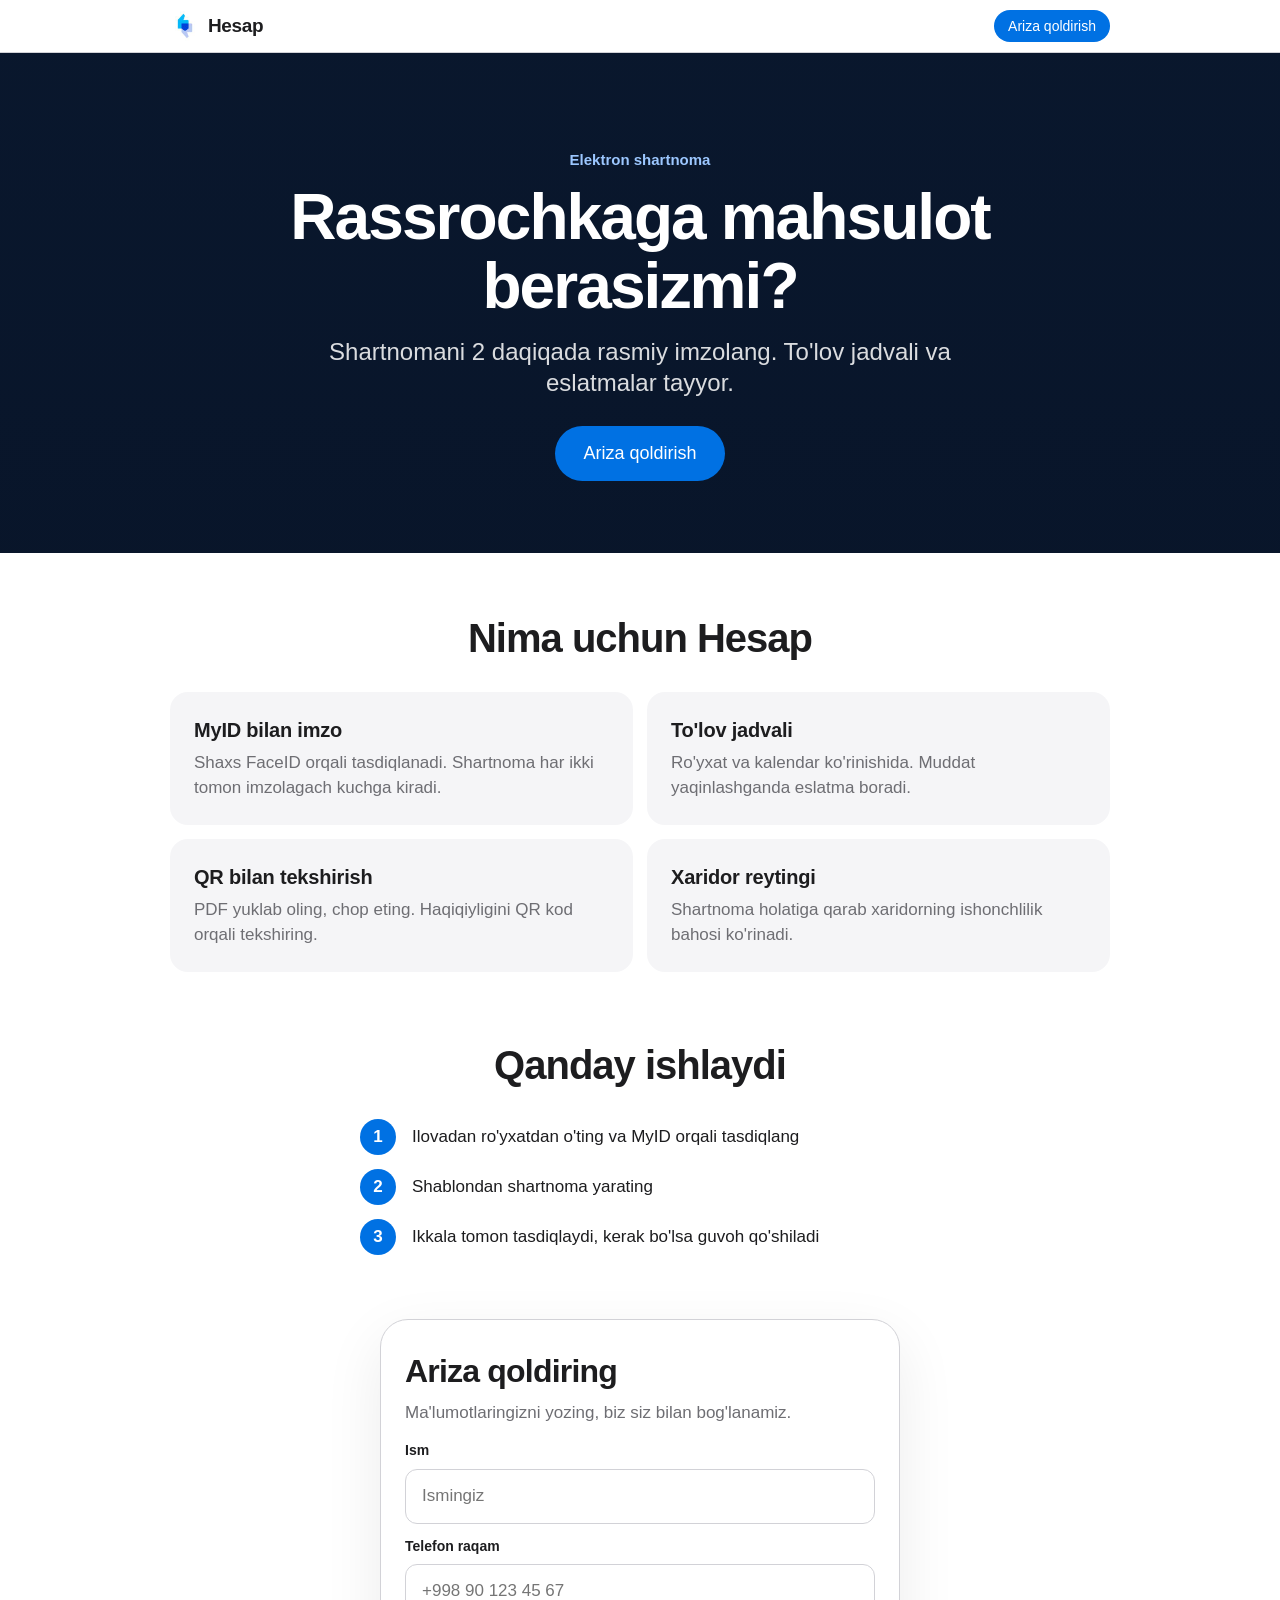
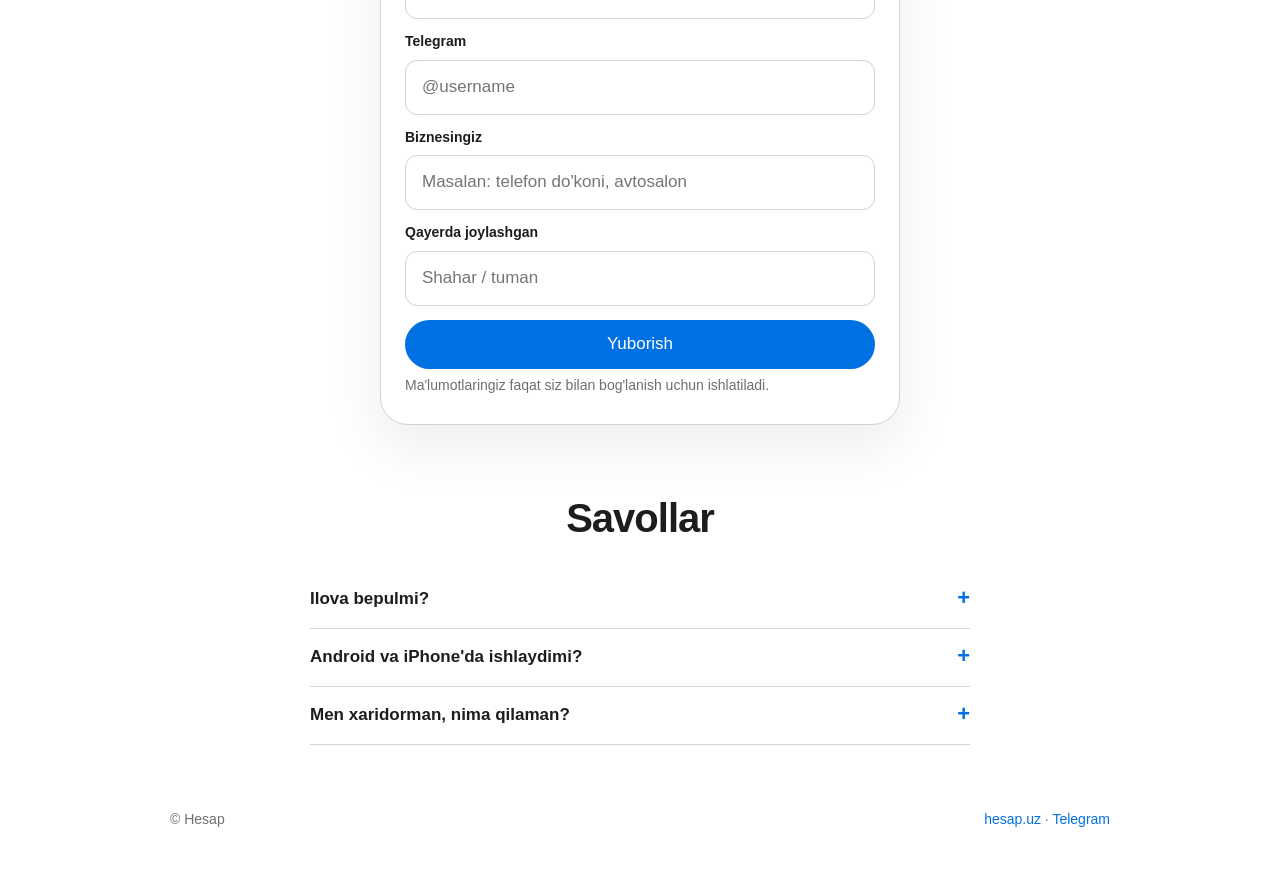
==== index.html @ 48b13f65 "One-page Hesap landing with lead form (name, phone, Telegram, business, location) Co-Authored-By: Cl" ====
<!doctype html>
<html lang="uz">
<head>
<meta charset="utf-8">
<meta name="viewport" content="width=device-width, initial-scale=1, viewport-fit=cover">
<title>Hesap — rassrochka shartnomasi 2 daqiqada</title>
<meta name="description" content="Rassrochkaga mahsulot berasizmi? Hesap ilovasida shartnomani MyID bilan rasmiy imzolang, to'lov jadvali va eslatmalar tayyor.">
<meta name="theme-color" content="#ffffff">
<link rel="icon" href="/logo.jpg">
<link rel="apple-touch-icon" href="/logo.jpg">
<link rel="stylesheet" href="/styles.css">
</head>
<body>
<header class="nav">
  <div class="wrap nav-in">
    <a class="brand" href="/" aria-label="Hesap"><img class="logo" src="/logo.jpg" width="30" height="30" alt="">Hesap</a>
    <a class="nav-cta" href="#form">Ariza qoldirish</a>
  </div>
</header>

<main>
  <section class="hero">
    <p class="eyebrow">Elektron shartnoma</p>
    <h1>Rassrochkaga mahsulot berasizmi?</h1>
    <p class="lead">Shartnomani 2 daqiqada rasmiy imzolang. To'lov jadvali va eslatmalar tayyor.</p>
    <a class="btn primary big" href="#form">Ariza qoldirish</a>
  </section>

  <section class="wrap feats">
    <h2>Nima uchun Hesap</h2>
    <div class="grid">
      <article><h3>MyID bilan imzo</h3><p>Shaxs FaceID orqali tasdiqlanadi. Shartnoma har ikki tomon imzolagach kuchga kiradi.</p></article>
      <article><h3>To'lov jadvali</h3><p>Ro'yxat va kalendar ko'rinishida. Muddat yaqinlashganda eslatma boradi.</p></article>
      <article><h3>QR bilan tekshirish</h3><p>PDF yuklab oling, chop eting. Haqiqiyligini QR kod orqali tekshiring.</p></article>
      <article><h3>Xaridor reytingi</h3><p>Shartnoma holatiga qarab xaridorning ishonchlilik bahosi ko'rinadi.</p></article>
    </div>
  </section>

  <section class="wrap steps">
    <h2>Qanday ishlaydi</h2>
    <ol>
      <li><b>1</b><span>Ilovadan ro'yxatdan o'ting va MyID orqali tasdiqlang</span></li>
      <li><b>2</b><span>Shablondan shartnoma yarating</span></li>
      <li><b>3</b><span>Ikkala tomon tasdiqlaydi, kerak bo'lsa guvoh qo'shiladi</span></li>
    </ol>
  </section>

  <section class="form-sec" id="form">
    <div class="form-card">
      <div id="formbox">
        <h2>Ariza qoldiring</h2>
        <p class="sub">Ma'lumotlaringizni yozing, biz siz bilan bog'lanamiz.</p>
        <form id="cf" novalidate>
          <label class="field-l" for="f-name">Ism</label>
          <input class="field" id="f-name" name="name" placeholder="Ismingiz" autocomplete="name" maxlength="100" required>
          <label class="field-l" for="f-phone">Telefon raqam</label>
          <input class="field" id="f-phone" name="phone" type="tel" inputmode="tel" placeholder="+998 90 123 45 67" autocomplete="tel" required>
          <label class="field-l" for="f-tg">Telegram</label>
          <input class="field" id="f-tg" name="telegram" placeholder="@username" maxlength="60" required>
          <label class="field-l" for="f-biz">Biznesingiz</label>
          <input class="field" id="f-biz" name="business" placeholder="Masalan: telefon do'koni, avtosalon" maxlength="120" required>
          <label class="field-l" for="f-loc">Qayerda joylashgan</label>
          <input class="field" id="f-loc" name="location" placeholder="Shahar / tuman" maxlength="120" required>
          <button class="btn primary block" type="submit" style="margin-top:14px">Yuborish</button>
          <p id="cmsg" class="note" aria-live="polite"></p>
          <p class="note">Ma'lumotlaringiz faqat siz bilan bog'lanish uchun ishlatiladi.</p>
        </form>
      </div>
    </div>
  </section>

  <section class="wrap faq">
    <h2>Savollar</h2>
    <details><summary>Ilova bepulmi?</summary><p>Ilovani yuklab olish bepul.</p></details>
    <details><summary>Android va iPhone'da ishlaydimi?</summary><p>Ha, ikkala platformada ham mavjud. O'zbek, rus va ingliz tillarida.</p></details>
    <details><summary>Men xaridorman, nima qilaman?</summary><p>Sotuvchingiz Hesap ishlatsa, shartnoma va to'lov jadvalingiz ilovada bo'ladi. Sotuvchingizga ilovani tavsiya qiling.</p></details>
  </section>
</main>

<footer class="wrap foot">
  <span>© Hesap</span>
  <span><a href="https://hesap.uz" rel="noopener">hesap.uz</a> · <a href="https://t.me/hesap_uzb" rel="noopener">Telegram</a></span>
</footer>
<script src="/app.js"></script>
</body>
</html>
---- styles.css ----
:root{color-scheme:light;--bg:#fff;--bg2:#f5f5f7;--fg:#1d1d1f;--muted:#6e6e73;--line:#d2d2d7;--blue:#0071e3;--blue-h:#0077ed;--r:18px}
*{box-sizing:border-box}
html{scroll-behavior:smooth;-webkit-text-size-adjust:100%}
body{margin:0;background:var(--bg);color:var(--fg);font:17px/1.47 -apple-system,BlinkMacSystemFont,"SF Pro Text","Inter","Segoe UI",Roboto,sans-serif;-webkit-font-smoothing:antialiased}
.wrap{max-width:980px;margin:0 auto;padding:0 20px}
a{color:var(--blue);text-decoration:none}
.nav{position:sticky;top:0;z-index:10;background:color-mix(in srgb,var(--bg) 80%,transparent);backdrop-filter:saturate(180%) blur(20px);-webkit-backdrop-filter:saturate(180%) blur(20px);border-bottom:1px solid var(--line)}
.nav-in{display:flex;align-items:center;justify-content:space-between;height:52px}
.brand{display:flex;align-items:center;gap:8px;color:var(--fg);font-weight:600;font-size:19px;letter-spacing:-.02em}
.logo{width:30px;height:30px;border-radius:8px;display:block}
.nav-cta{font-size:14px;background:var(--blue);color:#fff;padding:6px 14px;border-radius:980px}

.eyebrow{color:var(--blue);font-weight:600;margin:0 0 12px;font-size:15px}
h1{font-size:clamp(34px,7vw,64px);line-height:1.07;letter-spacing:-.03em;font-weight:700;margin:0 auto 16px;max-width:14em}
.lead{font-size:clamp(18px,3vw,24px);line-height:1.3;color:var(--muted);max-width:30em;margin:0 auto 28px}
.hint{color:var(--muted);font-size:14px;margin-top:14px}
.btn{display:inline-flex;align-items:center;justify-content:center;gap:8px;border:0;cursor:pointer;font:inherit;font-weight:500;padding:12px 22px;border-radius:980px;background:var(--bg2);color:var(--fg);transition:background .2s,transform .1s}
.btn:active{transform:scale(.98)}
.btn.primary{background:var(--blue);color:#fff}
.btn.primary:hover{background:var(--blue-h)}
.btn.big{padding:14px 28px;font-size:18px}
.btn.block{display:flex;width:100%}
@keyframes fadein{from{opacity:0}to{opacity:1}}
.card{position:relative;background:var(--bg);border-radius:28px;padding:28px 24px;width:100%;max-width:560px;margin:auto;min-height:320px;box-shadow:0 20px 60px rgba(0,0,0,.2)}
.close{position:absolute;top:14px;right:14px;width:34px;height:34px;border:0;border-radius:50%;background:var(--bg2);color:var(--muted);font-size:22px;line-height:1;cursor:pointer}
.close:hover{color:var(--fg)}
.progress{margin-right:44px}
body.lock{overflow:hidden}
.progress{height:4px;background:var(--line);border-radius:4px;overflow:hidden;margin-bottom:24px}
.progress i{display:block;height:100%;width:0;background:var(--blue);transition:width .35s ease}
.q-title{font-size:clamp(24px,4.5vw,32px);line-height:1.15;letter-spacing:-.02em;font-weight:700;margin:0 0 6px}
.q-sub{color:var(--muted);margin:0 0 22px}
.opts{display:grid;gap:10px}
.opt{text-align:left;font:inherit;font-size:17px;padding:16px 18px;border-radius:14px;border:1.5px solid transparent;background:var(--bg2);color:var(--fg);cursor:pointer;transition:border-color .15s,transform .1s}
.opt:hover{border-color:var(--blue)}
.opt:active{transform:scale(.99)}
.fade{animation:fade .3s ease}
@keyframes fade{from{opacity:0;transform:translateY(8px)}to{opacity:1;transform:none}}
.stores{display:grid;gap:10px;margin:18px 0 6px}
.stores.two{grid-template-columns:1fr 1fr}
@media(max-width:480px){.stores.two{grid-template-columns:1fr}}
.field{display:block;width:100%;font:inherit;padding:14px 16px;border-radius:12px;border:1.5px solid var(--line);background:var(--bg);color:var(--fg);margin:8px 0}
.field:focus{outline:none;border-color:var(--blue)}
.note{color:var(--muted);font-size:14px;margin:6px 0 0}
.ok{color:#248a3d;font-weight:500;margin:10px 0 0}
.err{color:#d70015;font-size:14px;margin:4px 0 0}
.divider{height:1px;background:var(--line);margin:22px 0}
.feats,.steps,.faq{padding-top:56px;padding-bottom:8px}
h2{font-size:clamp(28px,5vw,40px);letter-spacing:-.025em;margin:0 0 24px;text-align:center}
.grid{display:grid;grid-template-columns:repeat(2,1fr);gap:14px}
@media(max-width:640px){.grid{grid-template-columns:1fr}}
.grid article{background:var(--bg2);border-radius:var(--r);padding:24px}
.grid h3{margin:0 0 6px;font-size:20px;letter-spacing:-.01em}
.grid p{margin:0;color:var(--muted)}
.steps ol{list-style:none;padding:0;margin:0 auto;max-width:560px;display:grid;gap:14px}
.steps li{display:flex;gap:16px;align-items:center}
.steps b{flex:none;width:36px;height:36px;border-radius:50%;background:var(--blue);color:#fff;display:grid;place-items:center}
.faq{max-width:700px}
details{border-bottom:1px solid var(--line);padding:16px 0}
summary{cursor:pointer;font-weight:600;list-style:none}
summary::-webkit-details-marker{display:none}
summary::after{content:"+";float:right;color:var(--blue);font-size:22px;line-height:1}
details[open] summary::after{content:"−"}
details p{color:var(--muted);margin:10px 0 0}
.foot{display:flex;justify-content:space-between;gap:12px;flex-wrap:wrap;color:var(--muted);font-size:14px;padding-top:56px;padding-bottom:40px}
@media(prefers-reduced-motion:reduce){*{animation:none!important;transition:none!important;scroll-behavior:auto!important}}

/* hero with image */
.hero{position:relative;color:#fff;background:#0b1b33 url(/hero.jpg) center/cover no-repeat;padding:96px 20px 72px;text-align:center}
.hero::before{content:"";position:absolute;inset:0;background:linear-gradient(180deg,rgba(8,20,40,.55),rgba(8,20,40,.8))}
.hero>*{position:relative}
.hero .eyebrow{color:#9cc7ff}
.hero .lead{color:rgba(255,255,255,.85)}
/* lead form */
.form-sec{padding:56px 20px 8px;scroll-margin-top:60px}
.form-card{max-width:520px;margin:0 auto;background:var(--bg);border:1px solid var(--line);border-radius:28px;padding:28px 24px;box-shadow:0 20px 60px rgba(0,0,0,.08)}
.form-card h2{text-align:left;font-size:clamp(24px,4.5vw,32px);margin:0 0 6px}
.form-card .sub{color:var(--muted);margin:0 0 14px}
.field-l{display:block;font-size:14px;font-weight:600;margin:12px 0 0}
.thanks{text-align:center;padding:20px 0}
html{scroll-padding-top:60px}
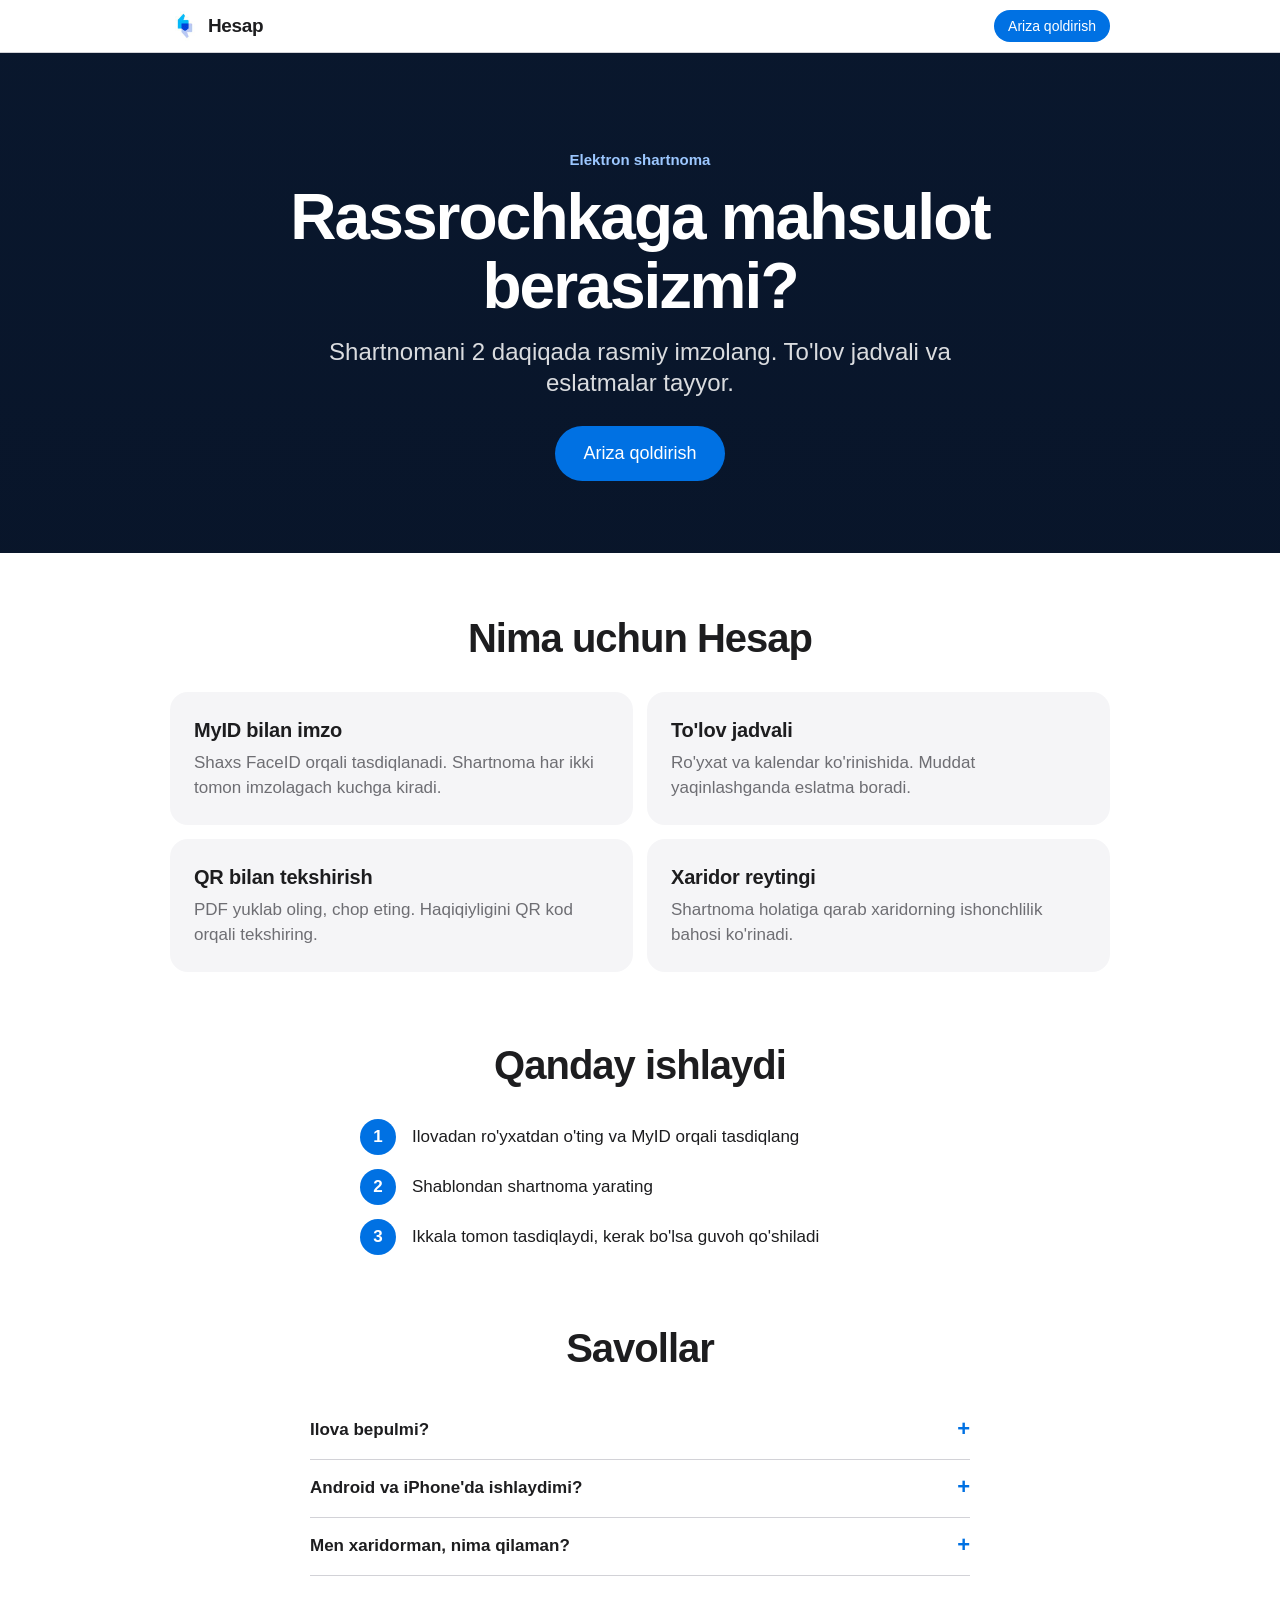
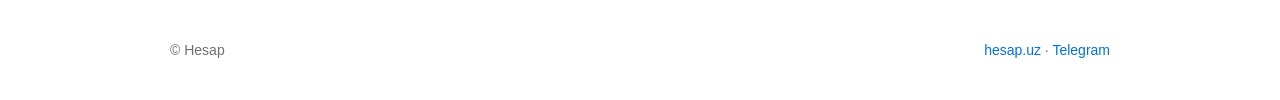
==== commit 8809d5ed: "Popup step-by-step lead form Co-Authored-By: Claude Sonnet 5.5 <noreply@anthropic.com> Claude-Sessio" ====
--- a/index.html
+++ b/index.html
@@ -14,7 +14,7 @@
 <header class="nav">
   <div class="wrap nav-in">
     <a class="brand" href="/" aria-label="Hesap"><img class="logo" src="/logo.jpg" width="30" height="30" alt="">Hesap</a>
-    <a class="nav-cta" href="#form">Ariza qoldirish</a>
+    <a class="nav-cta" href="#quiz" data-open>Ariza qoldirish</a>
   </div>
 </header>
 
@@ -23,7 +23,7 @@
     <p class="eyebrow">Elektron shartnoma</p>
     <h1>Rassrochkaga mahsulot berasizmi?</h1>
     <p class="lead">Shartnomani 2 daqiqada rasmiy imzolang. To'lov jadvali va eslatmalar tayyor.</p>
-    <a class="btn primary big" href="#form">Ariza qoldirish</a>
+    <a class="btn primary big" href="#quiz" data-open>Ariza qoldirish</a>
   </section>
 
   <section class="wrap feats">
@@ -45,30 +45,6 @@
     </ol>
   </section>
 
-  <section class="form-sec" id="form">
-    <div class="form-card">
-      <div id="formbox">
-        <h2>Ariza qoldiring</h2>
-        <p class="sub">Ma'lumotlaringizni yozing, biz siz bilan bog'lanamiz.</p>
-        <form id="cf" novalidate>
-          <label class="field-l" for="f-name">Ism</label>
-          <input class="field" id="f-name" name="name" placeholder="Ismingiz" autocomplete="name" maxlength="100" required>
-          <label class="field-l" for="f-phone">Telefon raqam</label>
-          <input class="field" id="f-phone" name="phone" type="tel" inputmode="tel" placeholder="+998 90 123 45 67" autocomplete="tel" required>
-          <label class="field-l" for="f-tg">Telegram</label>
-          <input class="field" id="f-tg" name="telegram" placeholder="@username" maxlength="60" required>
-          <label class="field-l" for="f-biz">Biznesingiz</label>
-          <input class="field" id="f-biz" name="business" placeholder="Masalan: telefon do'koni, avtosalon" maxlength="120" required>
-          <label class="field-l" for="f-loc">Qayerda joylashgan</label>
-          <input class="field" id="f-loc" name="location" placeholder="Shahar / tuman" maxlength="120" required>
-          <button class="btn primary block" type="submit" style="margin-top:14px">Yuborish</button>
-          <p id="cmsg" class="note" aria-live="polite"></p>
-          <p class="note">Ma'lumotlaringiz faqat siz bilan bog'lanish uchun ishlatiladi.</p>
-        </form>
-      </div>
-    </div>
-  </section>
-
   <section class="wrap faq">
     <h2>Savollar</h2>
     <details><summary>Ilova bepulmi?</summary><p>Ilovani yuklab olish bepul.</p></details>
@@ -77,6 +53,14 @@
   </section>
 </main>
 
+<div class="modal" id="quiz" role="dialog" aria-modal="true" aria-label="Ariza">
+  <div class="card">
+    <button class="close" id="close" type="button" aria-label="Yopish">&times;</button>
+    <div class="progress" aria-hidden="true"><i id="bar"></i></div>
+    <div id="step" aria-live="polite"></div>
+  </div>
+</div>
+
 <footer class="wrap foot">
   <span>© Hesap</span>
   <span><a href="https://hesap.uz" rel="noopener">hesap.uz</a> · <a href="https://t.me/hesap_uzb" rel="noopener">Telegram</a></span>
--- a/styles.css
+++ b/styles.css
@@ -72,10 +72,19 @@
 .hero .eyebrow{color:#9cc7ff}
 .hero .lead{color:rgba(255,255,255,.85)}
 /* lead form */
-.form-sec{padding:56px 20px 8px;scroll-margin-top:60px}
-.form-card{max-width:520px;margin:0 auto;background:var(--bg);border:1px solid var(--line);border-radius:28px;padding:28px 24px;box-shadow:0 20px 60px rgba(0,0,0,.08)}
-.form-card h2{text-align:left;font-size:clamp(24px,4.5vw,32px);margin:0 0 6px}
-.form-card .sub{color:var(--muted);margin:0 0 14px}
-.field-l{display:block;font-size:14px;font-weight:600;margin:12px 0 0}
+.modal{display:none;position:fixed;inset:0;z-index:50;background:rgba(0,0,0,.4);-webkit-backdrop-filter:blur(14px);backdrop-filter:blur(14px);padding:16px;overflow-y:auto;overscroll-behavior:contain}
+.modal.open{display:flex;animation:fadein .25s ease}
+@keyframes fadein{from{opacity:0}to{opacity:1}}
+.card{position:relative;background:var(--bg);border-radius:28px;padding:28px 24px;width:100%;max-width:520px;margin:auto;min-height:320px;box-shadow:0 20px 60px rgba(0,0,0,.25)}
+.close{position:absolute;top:14px;right:14px;width:34px;height:34px;border:0;border-radius:50%;background:var(--bg2);color:var(--muted);font-size:22px;line-height:1;cursor:pointer}
+.progress{height:4px;background:var(--line);border-radius:4px;overflow:hidden;margin:0 44px 24px 0}
+.progress i{display:block;height:100%;width:0;background:var(--blue);transition:width .35s ease}
+.q-title{font-size:clamp(24px,4.5vw,32px);line-height:1.15;letter-spacing:-.02em;font-weight:700;margin:0 0 6px;text-align:left}
+.q-sub{color:var(--muted);margin:0 0 18px}
+.fade{animation:fade .3s ease}
+@keyframes fade{from{opacity:0;transform:translateY(8px)}to{opacity:1;transform:none}}
+.row{display:flex;gap:10px;margin-top:10px}
+.row .btn{flex:1}
 .thanks{text-align:center;padding:20px 0}
+body.lock{overflow:hidden}
 html{scroll-padding-top:60px}
